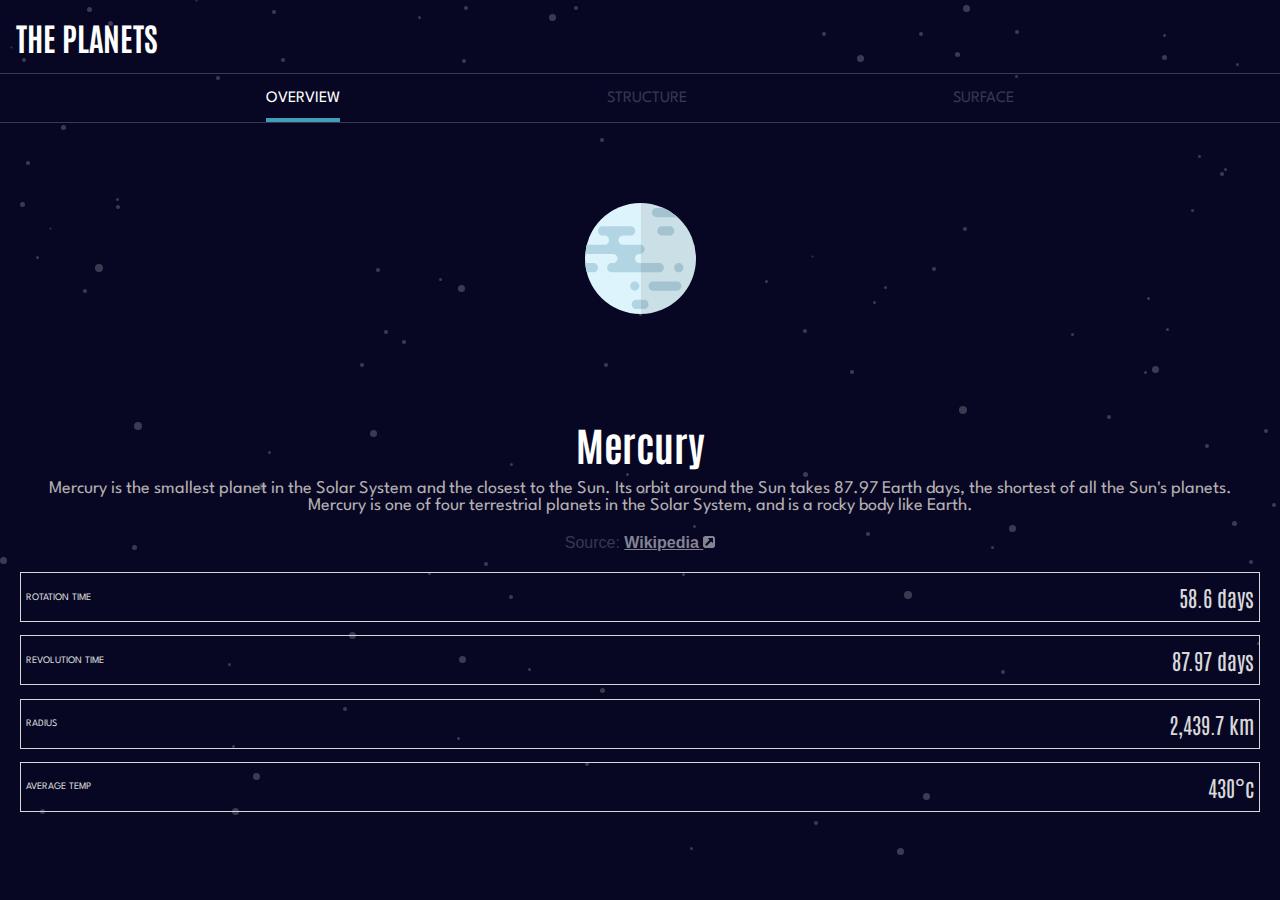
==== index.html @ db2e2a54 "styling update. Logic for switching layers" ====
<!DOCTYPE html>
<html lang="en">
<head>
  <meta charset="UTF-8">
  <meta name="viewport" content="width=device-width, initial-scale=1.0">

  <link rel="stylesheet" href="style.css">

  <script src="menuman.js" defer></script>

  <link rel="icon" type="image/png" sizes="32x32" href="./assets/favicon-32x32.png">
  
  <title>Frontend Mentor | Planets fact site</title>
</head>
<body>
  <header>
    <h1 class="head-title">THE PLANETS</h1>
    <nav class="mobile__nav">
      <section class="menutoggle" id="menuclick">
        <a href="index.html"><div id="merc"></div>MERCURY</a>
        <a href="index.html"><div id="ven"></div>VENUS</a>
        <a href="index.html"><div id="earth"></div>EARTH</a>
        <a href="index.html"><div id="mars"></div>MARS</a>
        <a href="index.html"><div id="jup"></div>JUPITER</a>
        <a href="index.html"><div id="sat"></div>SATURN</a>
        <a href="index.html"><div id="ura"></div>URANUS</a>
        <a href="index.html"><div id="nep"></div> NEPTUNE</a>
      </section>
    </nav>
  </header>
  <ul class="nav-top">
    <li class="nav-top__item top-active" id="mob-top1">OVERVIEW</li>
    <li class="nav-top__item" id="mob-top2">STRUCTURE</li>
    <li class="nav-top__item" id="mob-top3">SURFACE</li>
  </ul>
  <main>
    <article class="planet">  
      <picture class="planet__mercury--face">
        <img class="planet__base" id="planetimage" src="/assets/planet-mercury.svg" alt="mercury">
        <img class="planet__structure" id="planetimage-internal" src="/assets/planet-mercury-internal.svg" alt="mercury-crust">
        <img class="planet__geology" id="planetimage-geology" src="/assets/planet-mercury.svg" alt="mercury-surface">
      </picture>
      <section class="planet__info">
        <h2 class="planet__title head-title" id="planettitle">Mercury</h2>
        <p class="planet__desc desc-text" id="planetdesc">Mercury is the smallest planet in the Solar System and the closest to the Sun. Its orbit around the Sun takes 87.97 Earth days, the shortest of all the Sun's planets. Mercury is one of four terrestrial planets in the Solar System, and is a rocky body like Earth.</p>
        <p class="planet__desc planet__desc--structure" id="structure">Mercury appears to have a solid silicate crust and mantle overlying a solid, iron sulfide outer core layer, a deeper liquid core layer, and a solid inner core. The planet's density is the second highest in the Solar System at 5.427 g/cm3 , only slightly less than Earth's density.</p>
        <p class="planet__desc planet__desc--surface" id="surface">Mercury's surface is similar in appearance to that of the Moon, showing extensive mare-like plains and heavy cratering, indicating that it has been geologically inactive for billions of years. It is more heterogeneous than either Mars's or the Moon’s.</p>
      </section>
    </article>
    <section class="planet__source">Source:
      <a href="">Wikipedia <img src="/assets/icon-source.svg" alt=""></a>
    </section>
    <ul class="info-wrapper">
      <li class="info__rotation">
        <p class="desc-text">ROTATION TIME</p>
        <div id="rotation">58.6 days</div>
      </li>
      <li class="info__revolution">
        <p class="desc-text">REVOLUTION TIME</p>
        <div id="revolution">87.97 days</div>
      </li>
      <li class="info__radius">
        <p class="desc-text">RADIUS</p>
        <div id="radius">2,439.7 km</div>
      </li>
      <li class="info__temp">
        <p class="desc-text">AVERAGE TEMP</p>
        <div id="temp">430°c</div>
      </li>
    </ul>
  </main>
</body>
</html>
---- style.css ----
@import url('https://fonts.googleapis.com/css2?family=Antonio:wght@500&family=League+Spartan:wght@400;700&display=swap');

*{
    box-sizing: border-box;
    margin: 0;
    padding: 0;
}
body{
    height: 100svh;
    background-color: #070724;
    background-image: url(/assets/background-stars.svg);
}

h1, h2{
    font-family: 'Antonio', sans-serif;
}

h3,h4{
    font-family: 'League Spartan', sans-serif;
}
p{
    font-family: 'League Spartan', sans-serif;
}

@keyframes bg-spin {
    0%{transform: rotate(0deg);};
    100%{transform: rotate(360deg);}
}

.mobile__nav{
    background-image:animation bg-spin 1s linear url(/assets/icon-hamburger.svg);
    background-repeat: no-repeat;
    height: 20px;
    width: 20px;
}

.menutoggle{
    display: none;
    position: relative;
    background-color: #070724;
    overflow: hidden;
    top: 40px;
    right: 360px;
    width: 100vw;

}
.menutoggle a{
    padding: 10px;
    color: white;
    display: flex;
    text-decoration: none;
    font-size: 20px;
    border: 1px solid white;
}
.menutoggle div{
    background-color: #419EBB;
    height: 20px;
    width: 20px;
    border-radius: 50%;
}

#mars{
    background-color:red ;
}

header{
    padding: 16px;
    align-items: center;
    display: flex;
    justify-content: space-between;
}

.head-title{
    color: white;
}


.nav-top{
    display: flex;
    justify-content: space-evenly;
    align-items: center;
    height: 50px;
    border-top:1px solid #38384F ;
    border-bottom:1px solid #38384F ;
}

.nav-top__item{
    font-family: "League Spartan", sans-serif;
    list-style: none;
    color: #38384F;
    display: block;
}

.top-active{
    color: white;
    line-height: 50px;

    height: 100%;

    border-bottom: 4px solid #419EBB;
}


.planet{
    padding-top: 80px;
    display: flex;
flex-direction: column;
    width: 100%;
    justify-content: center;
    align-items:center ;
}

.planet__mercury--face img{
    height: 111px;
    width: 111px;
}

.planet__info{
    text-align: center;
    padding: 20px;
}

.planet__title {
    padding-top: 80px;
    text-align: center;
    font-size: 40px;
}

.planet__desc {
    padding-top: 10px;
    color: rgb(180, 175, 175);
    font-size: 18px;
}


.planet__source {
    font-family: "Leauge Spartan", sans-serif;
    text-align: center;
    color: #38384F;
}
.planet__source a{
    font-weight: bold;
    color: #838391;
    text-decoration: underline;
}

.info-wrapper{
    padding: 20px;
    display: flex;
    flex-direction: column;
    justify-content: space-between;
    height: 280px;
}

.info-wrapper li{
    display: flex;
    align-items: center;
    justify-content: space-between;
    font-size: 10px;
    padding: 5px;
    border: 1px solid #D8D8D8;
    height: 50px;
    color: #D8D8D8;
}

#rotation,#revolution,#radius,#temp{
    font-family: "Antonio", sans-serif;
    font-weight: 400;
    font-size: 22px;
    
}

.planet__desc--structure, .planet__desc--surface{
    display: none;
}
.planet__geology,.planet__structure{
    display: none;
}

@media (max-width:500px) {
    
}
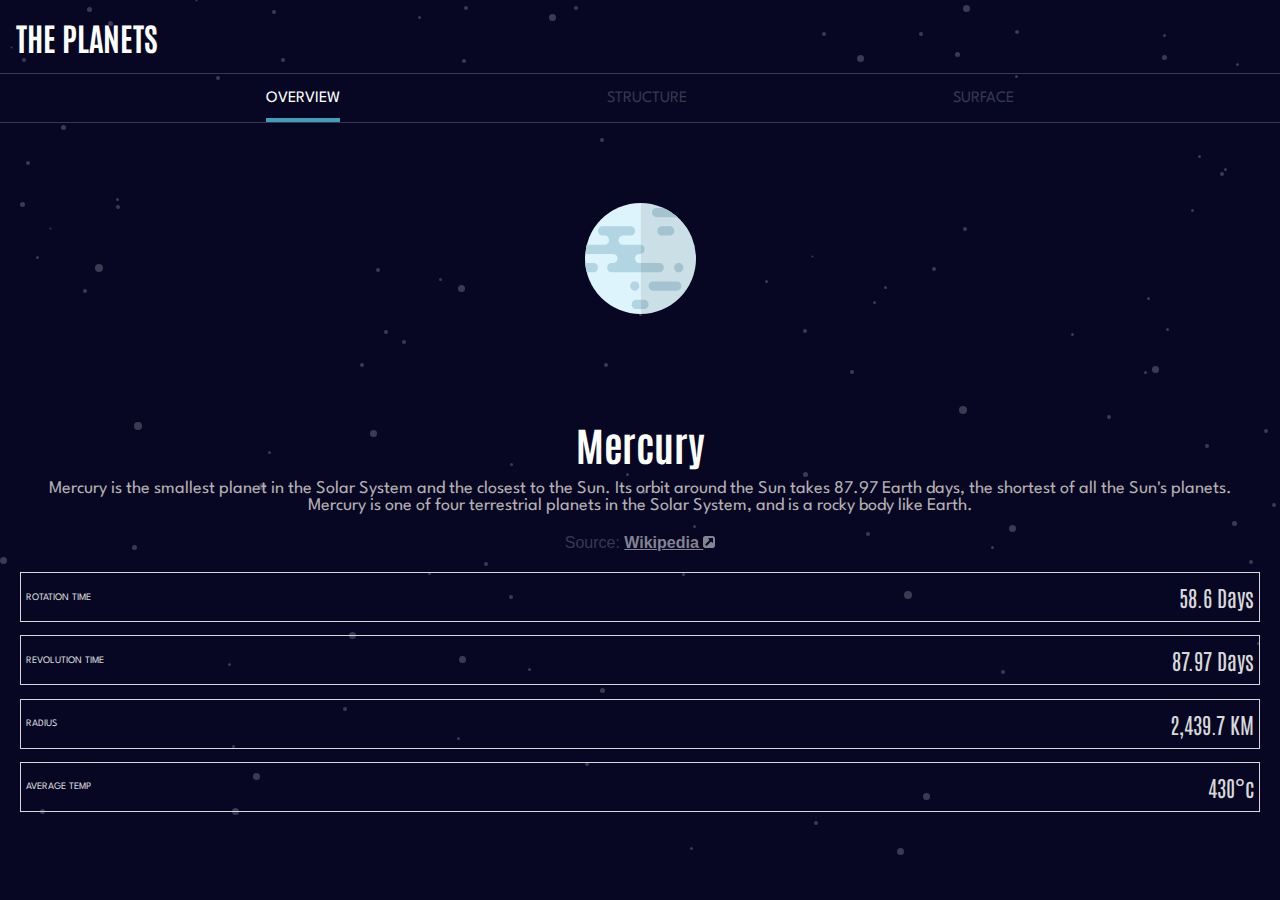
==== commit dfa73aa5: "Imported data for planets from json" ====
--- a/index.html
+++ b/index.html
@@ -10,7 +10,9 @@
 
   <link rel="icon" type="image/png" sizes="32x32" href="./assets/favicon-32x32.png">
   
-  <title>Frontend Mentor | Planets fact site</title>
+  <title>Mercury</title>
+
+  
 </head>
 <body>
   <header>
@@ -36,15 +38,15 @@
   <main>
     <article class="planet">  
       <picture class="planet__mercury--face">
-        <img class="planet__base" id="planetimage" src="/assets/planet-mercury.svg" alt="mercury">
-        <img class="planet__structure" id="planetimage-internal" src="/assets/planet-mercury-internal.svg" alt="mercury-crust">
-        <img class="planet__geology" id="planetimage-geology" src="/assets/planet-mercury.svg" alt="mercury-surface">
+        <img class="planet__base" id="planetimage" src="" alt="mercury">
+        <img class="planet__structure" id="planetimage-internal" src="" alt="mercury-crust">
+        <img class="planet__geology" id="planetimage-geology" src="" alt="mercury-surface">
       </picture>
       <section class="planet__info">
-        <h2 class="planet__title head-title" id="planettitle">Mercury</h2>
-        <p class="planet__desc desc-text" id="planetdesc">Mercury is the smallest planet in the Solar System and the closest to the Sun. Its orbit around the Sun takes 87.97 Earth days, the shortest of all the Sun's planets. Mercury is one of four terrestrial planets in the Solar System, and is a rocky body like Earth.</p>
-        <p class="planet__desc planet__desc--structure" id="structure">Mercury appears to have a solid silicate crust and mantle overlying a solid, iron sulfide outer core layer, a deeper liquid core layer, and a solid inner core. The planet's density is the second highest in the Solar System at 5.427 g/cm3 , only slightly less than Earth's density.</p>
-        <p class="planet__desc planet__desc--surface" id="surface">Mercury's surface is similar in appearance to that of the Moon, showing extensive mare-like plains and heavy cratering, indicating that it has been geologically inactive for billions of years. It is more heterogeneous than either Mars's or the Moon’s.</p>
+        <h2 class="planet__title head-title" id="planettitle"></h2>
+        <p class="planet__desc desc-text" id="planetdesc"></p>
+        <p class="planet__desc planet__desc--structure" id="structure">.</p>
+        <p class="planet__desc planet__desc--surface" id="surface"></p>
       </section>
     </article>
     <section class="planet__source">Source:
@@ -53,19 +55,19 @@
     <ul class="info-wrapper">
       <li class="info__rotation">
         <p class="desc-text">ROTATION TIME</p>
-        <div id="rotation">58.6 days</div>
+        <div id="rotation"></div>
       </li>
       <li class="info__revolution">
         <p class="desc-text">REVOLUTION TIME</p>
-        <div id="revolution">87.97 days</div>
+        <div id="revolution"></div>
       </li>
       <li class="info__radius">
         <p class="desc-text">RADIUS</p>
-        <div id="radius">2,439.7 km</div>
+        <div id="radius"></div>
       </li>
       <li class="info__temp">
         <p class="desc-text">AVERAGE TEMP</p>
-        <div id="temp">430°c</div>
+        <div id="temp"></div>
       </li>
     </ul>
   </main>
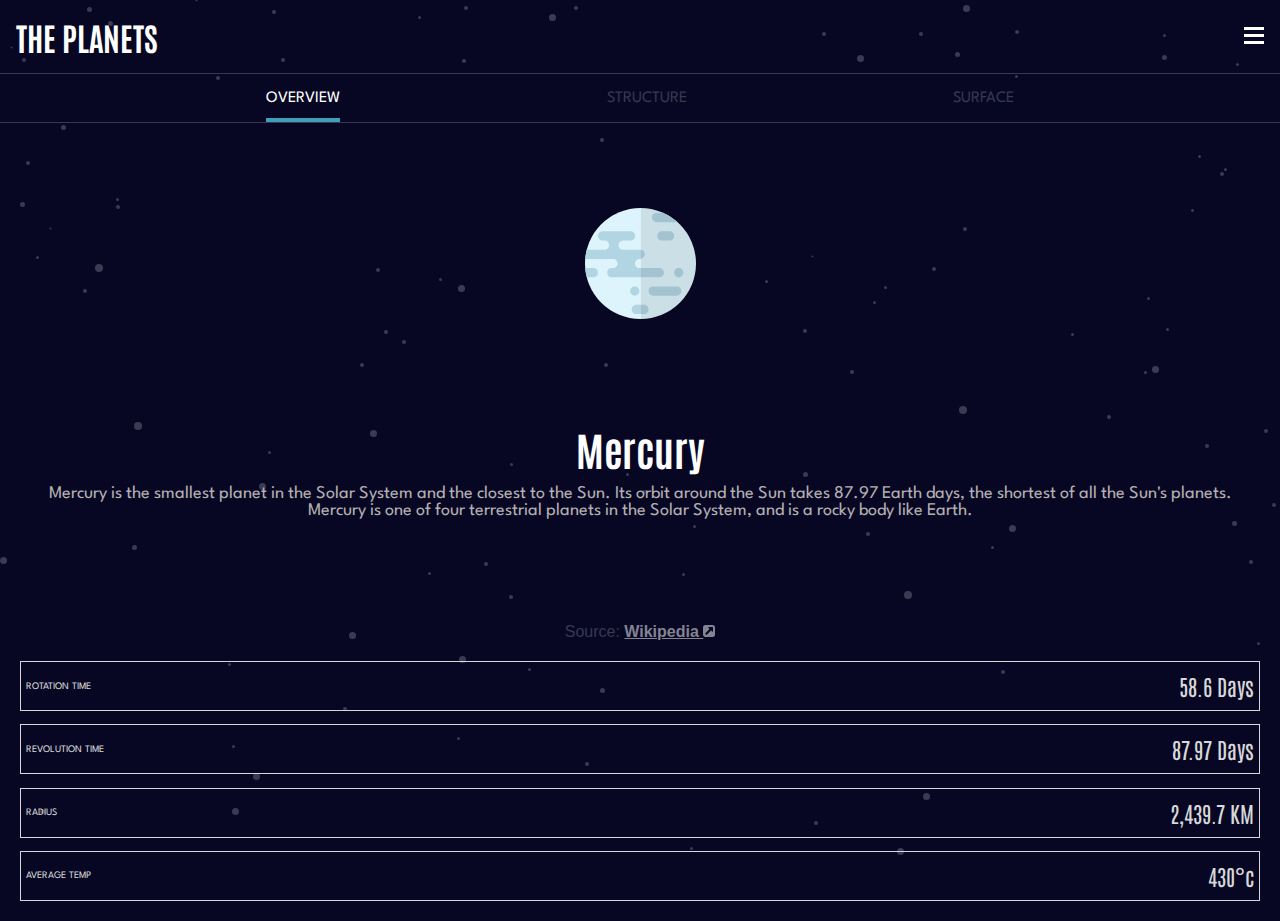
==== commit e7dd0538: "All pages for mobile version hooked up" ====
--- a/index.html
+++ b/index.html
@@ -8,8 +8,7 @@
 
   <script src="menuman.js" defer></script>
 
-  <link rel="icon" type="image/png" sizes="32x32" href="./assets/favicon-32x32.png">
-  
+  <link rel="icon" type="image/png" sizes="32x32" href="./assets/favicon-32x32.png">  
   <title>Mercury</title>
 
   
@@ -17,16 +16,64 @@
 <body>
   <header>
     <h1 class="head-title">THE PLANETS</h1>
-    <nav class="mobile__nav">
-      <section class="menutoggle" id="menuclick">
-        <a href="index.html"><div id="merc"></div>MERCURY</a>
-        <a href="index.html"><div id="ven"></div>VENUS</a>
-        <a href="index.html"><div id="earth"></div>EARTH</a>
-        <a href="index.html"><div id="mars"></div>MARS</a>
-        <a href="index.html"><div id="jup"></div>JUPITER</a>
-        <a href="index.html"><div id="sat"></div>SATURN</a>
-        <a href="index.html"><div id="ura"></div>URANUS</a>
-        <a href="index.html"><div id="nep"></div> NEPTUNE</a>
+    <nav class="mobile__nav" id="menuclick">
+      <section class="menutoggle" id="menushow">
+        <a href="index.html">
+          <section class="mobile__nav-item">
+            <div id="mercury"></div>
+            <p>MERCURY</p>
+          </section>
+          <img src="/assets/icon-chevron.svg" alt="">
+        </a>
+        <a href="venus.html">
+          <section class="mobile__nav-item">
+            <div id="venus"></div>
+            <p>VENUS</p>
+          </section>
+          <img src="/assets/icon-chevron.svg" alt="">
+        </a>
+        <a href="earth.html">
+          <section class="mobile__nav-item">
+            <div id="earth"></div>
+            <p>EARTH</p>
+          </section>
+          <img src="/assets/icon-chevron.svg" alt="">
+        </a>
+        <a href="mars.html">
+          <section class="mobile__nav-item">
+            <div id="mars"></div>
+            <p>MARS</p>
+          </section>
+          <img src="/assets/icon-chevron.svg" alt="">
+        </a>
+        <a href="jupiter.html">
+          <section class="mobile__nav-item">
+            <div id="jupiter"></div>
+            <p>JUPITER</p>
+          </section>
+          <img src="/assets/icon-chevron.svg" alt="">
+        </a>
+        <a href="saturn.html">
+          <section class="mobile__nav-item">
+            <div id="saturn"></div>
+            <p>SATURN</p>
+          </section>
+          <img src="/assets/icon-chevron.svg" alt="">
+        </a>
+        <a href="uranus.html">
+          <section class="mobile__nav-item">
+           <div id="uranus"></div>
+           <p>URANUS</p>
+         </section>
+         <img src="/assets/icon-chevron.svg" alt="">
+       </a>
+        <a href="neptune.html">
+          <section class="mobile__nav-item">
+            <div id="neptune"></div>
+            <p>NEPTUNE</p>
+          </section>
+          <img src="/assets/icon-chevron.svg" alt="">
+        </a>
       </section>
     </nav>
   </header>
@@ -37,11 +84,13 @@
   </ul>
   <main>
     <article class="planet">  
+      <section>
       <picture class="planet__mercury--face">
         <img class="planet__base" id="planetimage" src="" alt="mercury">
         <img class="planet__structure" id="planetimage-internal" src="" alt="mercury-crust">
         <img class="planet__geology" id="planetimage-geology" src="" alt="mercury-surface">
       </picture>
+    </section>
       <section class="planet__info">
         <h2 class="planet__title head-title" id="planettitle"></h2>
         <p class="planet__desc desc-text" id="planetdesc"></p>
--- a/style.css
+++ b/style.css
@@ -22,13 +22,8 @@
     font-family: 'League Spartan', sans-serif;
 }
 
-@keyframes bg-spin {
-    0%{transform: rotate(0deg);};
-    100%{transform: rotate(360deg);}
-}
-
 .mobile__nav{
-    background-image:animation bg-spin 1s linear url(/assets/icon-hamburger.svg);
+    background-image:url(/assets/icon-hamburger.svg);
     background-repeat: no-repeat;
     height: 20px;
     width: 20px;
@@ -40,14 +35,20 @@
     background-color: #070724;
     overflow: hidden;
     top: 40px;
-    right: 360px;
     width: 100vw;
+    left: 60px;
+
+    transition: 1s;
+
+    box-shadow: 0 0 30px white;
 
 }
 .menutoggle a{
     padding: 10px;
     color: white;
-    display: flex;
+    width: 100%;
+    display: flex;
+    justify-content: space-around;
     text-decoration: none;
     font-size: 20px;
     border: 1px solid white;
@@ -58,11 +59,38 @@
     width: 20px;
     border-radius: 50%;
 }
-
+.mobile__nav-item{
+    width: 40%;
+    display: flex;
+    align-items: center;
+    padding: 2px;
+    justify-content: space-between;
+}
+
+#mercury{
+    background: #DEF4FC;
+}
+#venus{
+    background: #F7CC7F;
+}
+#earth{
+    background: #545BFE;
+}
 #mars{
-    background-color:red ;
-}
-
+    background:#FF6A45 ;
+}
+#jupiter{
+    background: #ECAD7A;
+}
+#saturn{
+    background: #FCCB6B;
+}
+#uranus{
+    background: #65F0D5;
+}
+#neptune{
+    background: #497EFA;
+}
 header{
     padding: 16px;
     align-items: center;
@@ -102,7 +130,7 @@
 
 
 .planet{
-    padding-top: 80px;
+    height: 500px;
     display: flex;
 flex-direction: column;
     width: 100%;
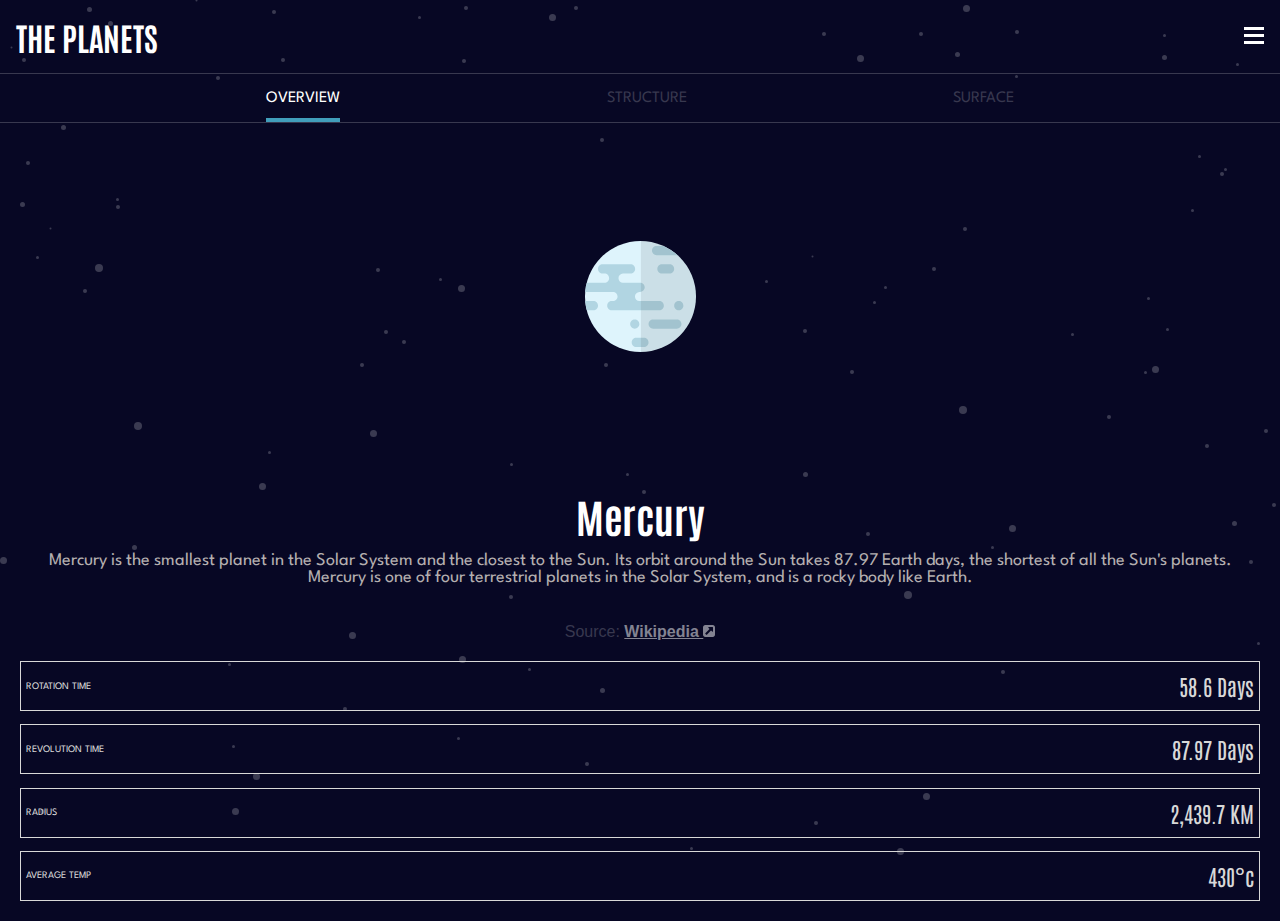
==== commit 795fe180: "Finishing touches for moblie version" ====
--- a/index.html
+++ b/index.html
@@ -5,6 +5,7 @@
   <meta name="viewport" content="width=device-width, initial-scale=1.0">
 
   <link rel="stylesheet" href="style.css">
+  <link rel="stylesheet" href="/planetStyles/mercury.css">
 
   <script src="menuman.js" defer></script>
 
@@ -84,11 +85,11 @@
   </ul>
   <main>
     <article class="planet">  
-      <section>
+      <section class="planet__wrapp">
       <picture class="planet__mercury--face">
-        <img class="planet__base" id="planetimage" src="" alt="mercury">
-        <img class="planet__structure" id="planetimage-internal" src="" alt="mercury-crust">
-        <img class="planet__geology" id="planetimage-geology" src="" alt="mercury-surface">
+        <img class="planet__base planet__image" id="planetimage" src="" alt="mercury">
+        <img class="planet__structure planet__image" id="planetimage-internal" src="" alt="mercury-crust">
+        <img class="planet__geology planet__image" id="planetimage-geology" src="" alt="mercury-surface">
       </picture>
     </section>
       <section class="planet__info">
@@ -99,7 +100,7 @@
       </section>
     </article>
     <section class="planet__source">Source:
-      <a href="">Wikipedia <img src="/assets/icon-source.svg" alt=""></a>
+      <a id="wikisource" href="">Wikipedia <img src="/assets/icon-source.svg" alt=""></a>
     </section>
     <ul class="info-wrapper">
       <li class="info__rotation">
--- a/style.css
+++ b/style.css
@@ -119,15 +119,6 @@
     display: block;
 }
 
-.top-active{
-    color: white;
-    line-height: 50px;
-
-    height: 100%;
-
-    border-bottom: 4px solid #419EBB;
-}
-
 
 .planet{
     height: 500px;
@@ -135,17 +126,29 @@
 flex-direction: column;
     width: 100%;
     justify-content: center;
-    align-items:center ;
-}
-
-.planet__mercury--face img{
-    height: 111px;
-    width: 111px;
-}
+    align-items: center;
+}
+.planet__wrapp{
+    height: 250px;
+    width: 100%;
+    overflow: hidden;
+
+    display: flex;
+    justify-content: center;
+    align-items: center;
+}
+
 
 .planet__info{
     text-align: center;
-    padding: 20px;
+    height: 150px;
+    padding-left: 20px;
+    padding-right: 20px;
+
+    display: flex;
+    flex-direction: column;
+    align-items: center;
+    justify-content: center;
 }
 
 .planet__title {
--- a/planetStyles/mercury.css
+++ b/planetStyles/mercury.css
@@ -0,0 +1,13 @@
+.top-active{
+    color: white;
+    line-height: 50px;
+
+    height: 100%;
+
+    border-bottom: 4px solid #419EBB;
+}
+
+.planet__image{
+    width: 111px;
+    height: 111px;
+}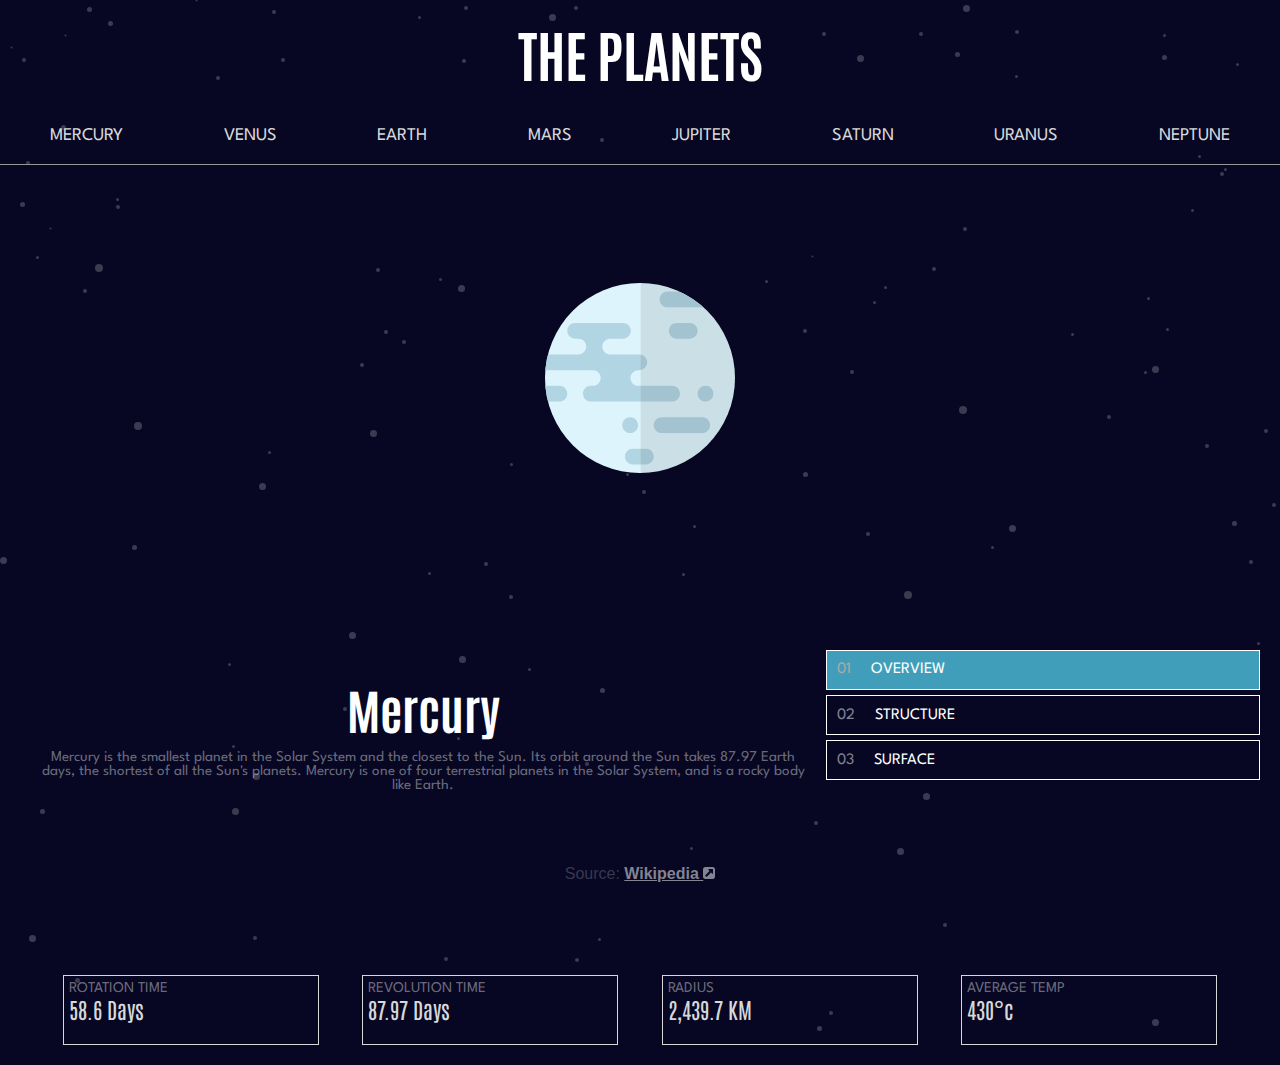
==== commit 4f0caa25: "Implomented Pad layout" ====
--- a/index.html
+++ b/index.html
@@ -78,6 +78,16 @@
       </section>
     </nav>
   </header>
+  <ul class="nav-top--deskandpad">
+    <li class="nav__item"><a href="index.html">MERCURY</a></li>
+    <li class="nav__item"><a href="venus.html">VENUS</a></li>
+    <li class="nav__item"><a href="earth.html">EARTH</a></li>
+    <li class="nav__item"><a href="mars.html">MARS</a></li>
+    <li class="nav__item"><a href="jupiter.html">JUPITER</a></li>
+    <li class="nav__item"><a href="saturn.html">SATURN</a></li>
+    <li class="nav__item"><a href="uranus.html">URANUS</a></li>
+    <li class="nav__item"><a href="neptune.html">NEPTUNE</a></li>
+  </ul>
   <ul class="nav-top">
     <li class="nav-top__item top-active" id="mob-top1">OVERVIEW</li>
     <li class="nav-top__item" id="mob-top2">STRUCTURE</li>
@@ -92,12 +102,19 @@
         <img class="planet__geology planet__image" id="planetimage-geology" src="" alt="mercury-surface">
       </picture>
     </section>
+    <section class="desk__wrapper">
       <section class="planet__info">
         <h2 class="planet__title head-title" id="planettitle"></h2>
         <p class="planet__desc desc-text" id="planetdesc"></p>
         <p class="planet__desc planet__desc--structure" id="structure">.</p>
         <p class="planet__desc planet__desc--surface" id="surface"></p>
       </section>
+      <ul class="nav-deskandpad">
+        <li class="nav-top__item top-active" id="desk-top1"><span>01</span> OVERVIEW</li>
+        <li class="nav-top__item" id="desk-top2"><span>02</span> STRUCTURE</li>
+        <li class="nav-top__item" id="desk-top3"><span>03</span>SURFACE</li>
+      </ul>
+    </section>
     </article>
     <section class="planet__source">Source:
       <a id="wikisource" href="">Wikipedia <img src="/assets/icon-source.svg" alt=""></a>
--- a/style.css
+++ b/style.css
@@ -118,6 +118,12 @@
     color: #38384F;
     display: block;
 }
+.nav-top--deskandpad{
+    display: none;
+}
+.nav-deskandpad{
+    display: none;
+}
 
 
 .planet{
@@ -208,6 +214,126 @@
     display: none;
 }
 
-@media (max-width:500px) {
+@media (min-width:600px) {
+
+    main{
+        height: 100svh;
+    }
+
+    header{
+        display: flex;
+        justify-content: center;
+        width: 100%;
+
+        font-weight: lighter;
+        font-size: 28px;
+    }
+
+    .mobile__nav{
+        display: none;
+    }
+    .nav-top{
+        display: none;
+    }
+
+    .nav-top--deskandpad{
+        width: 100%;
+        height: 60px;
+        align-items: center;
+        justify-content: space-around;
+        list-style: none;
+        display: flex;
+        color: #FFFFFF;
+
+        border-bottom: 1px solid #979797;
+    }
+    .desk__wrapper{
+        display: flex;
+        align-items: center;
+        height: 30svh;
+        padding-left: 20px;
+        padding-right: 20px;
+    }
+    .nav-deskandpad{
+        padding-top: 40px;
+        height: 180px;
+        width: 35%;
+        display: flex;
+        justify-content: space-evenly;
+        align-items: center;
+        flex-direction: column;
+        color: white;
+    }
+
+    .planet{
+        height: 700px;
+    }
+
+
+    .planet__info{
+        text-align: center;
+        height: 150px;
+        padding-left: 20px;
+        padding-right: 20px;
+
+        width: 65%;
     
+        display: flex;
+        flex-direction: column;
+        justify-content: center;
+    }
+
+    .planet__wrapp{
+        height: 40svh;
+    }
+    .nav__item a{
+        font-family: 'League Spartan', sans-serif;
+        font-size: 18px;
+        text-decoration: none;
+        color: #D8D8D8;
+    }
+    .planet__source{
+        height: 10svh;
+    }
+
+    
+    .nav-top__item{
+        height: 40px;
+        border: 1px solid white;
+        width: 100%;
+        color: white;
+
+        display: flex;
+        padding-left: 10px;
+        align-items: center;
+    }
+    .nav-top__item span{
+        padding-right: 20px;
+        color: #838391;
+    }
+
+
+    .info-wrapper{
+        padding: 20px;
+        display: flex;
+        height: 110px;
+        width: 100%;
+
+        display: flex;
+        flex-direction: row;
+        justify-content: space-evenly;
+    }
+    .info-wrapper li{
+        height: 100%;
+        width: 20vw;
+        display: inline-block;
+    }
+
+    .planet__title{
+            font-size: 48px;
+    }
+    .desc-text {
+        font-size: 15px;
+        color: #d8d8d87c;
+    }
 }--- a/planetStyles/mercury.css
+++ b/planetStyles/mercury.css
@@ -10,4 +10,22 @@
 .planet__image{
     width: 111px;
     height: 111px;
+}
+
+@media (min-width: 600px){
+
+    .planet__image{
+        width: 190px;
+        height: 190px;
+    }
+
+    .top-active{
+        background-color: #419EBB;
+        border: 1px solid white;
+        height: 40px;
+    }
+    .top-active span{
+        color: rgb(170, 169, 169);
+    }
+
 }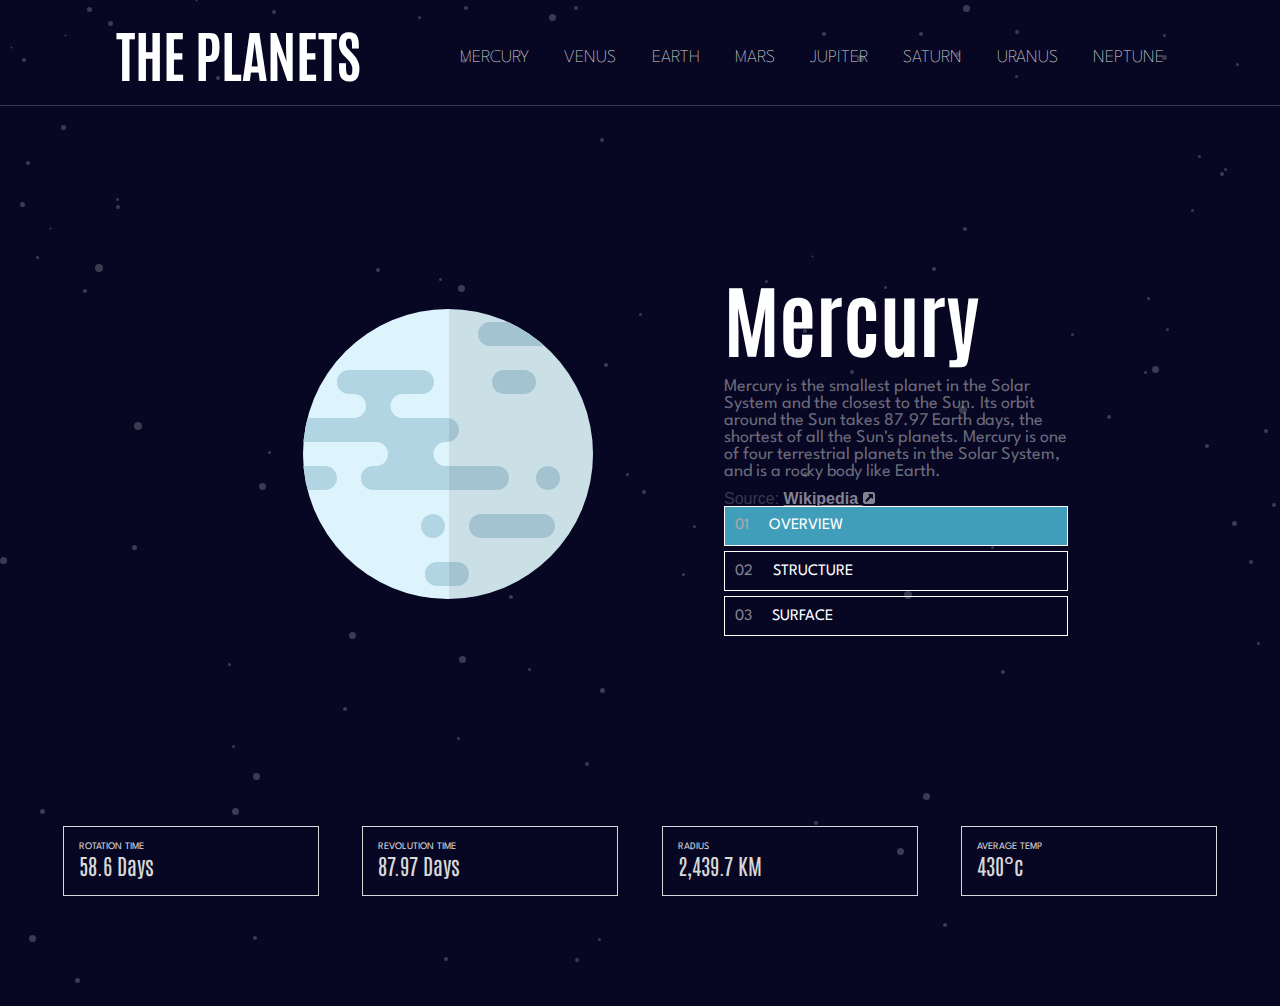
==== commit 33e56347: "Geobox fixed. Added desktop version" ====
--- a/index.html
+++ b/index.html
@@ -77,6 +77,16 @@
         </a>
       </section>
     </nav>
+    <ul class="nav-top--desk">
+      <li id="merc" class="nav__item"><a href="index.html">MERCURY</a></li>
+      <li id="venu" class="nav__item"><a href="venus.html">VENUS</a></li>
+      <li id="eart" class="nav__item"><a href="earth.html">EARTH</a></li>
+      <li id="mar" class="nav__item"><a href="mars.html">MARS</a></li>
+      <li id="jupi" class="nav__item"><a href="jupiter.html">JUPITER</a></li>
+      <li id="satu" class="nav__item"><a href="saturn.html">SATURN</a></li>
+      <li id="uran" class="nav__item"><a href="uranus.html">URANUS</a></li>
+      <li id="nept" class="nav__item"><a href="neptune.html">NEPTUNE</a></li>
+    </ul>
   </header>
   <ul class="nav-top--deskandpad">
     <li class="nav__item"><a href="index.html">MERCURY</a></li>
@@ -101,6 +111,9 @@
         <img class="planet__structure planet__image" id="planetimage-internal" src="" alt="mercury-crust">
         <img class="planet__geology planet__image" id="planetimage-geology" src="" alt="mercury-surface">
       </picture>
+      <div class="surfaceimage" id="surfaceimage">
+        <img id="planetimage-geology--hovering" src="" alt="">
+      </div>
     </section>
     <section class="desk__wrapper">
       <section class="planet__info">
@@ -108,6 +121,9 @@
         <p class="planet__desc desc-text" id="planetdesc"></p>
         <p class="planet__desc planet__desc--structure" id="structure">.</p>
         <p class="planet__desc planet__desc--surface" id="surface"></p>
+        <section class="planet__source">Source:
+          <a id="wikisource" href="">Wikipedia <img src="/assets/icon-source.svg" alt=""></a>
+        </section>
       </section>
       <ul class="nav-deskandpad">
         <li class="nav-top__item top-active" id="desk-top1"><span>01</span> OVERVIEW</li>
@@ -116,23 +132,20 @@
       </ul>
     </section>
     </article>
-    <section class="planet__source">Source:
-      <a id="wikisource" href="">Wikipedia <img src="/assets/icon-source.svg" alt=""></a>
-    </section>
-    <ul class="info-wrapper">
+    <ul class="info__box info-wrapper">
       <li class="info__rotation">
         <p class="desc-text">ROTATION TIME</p>
         <div id="rotation"></div>
       </li>
-      <li class="info__revolution">
+      <li class="info__box info__revolution">
         <p class="desc-text">REVOLUTION TIME</p>
         <div id="revolution"></div>
       </li>
-      <li class="info__radius">
+      <li class="info__box info__radius">
         <p class="desc-text">RADIUS</p>
         <div id="radius"></div>
       </li>
-      <li class="info__temp">
+      <li class="info__box info__temp">
         <p class="desc-text">AVERAGE TEMP</p>
         <div id="temp"></div>
       </li>
--- a/style.css
+++ b/style.css
@@ -112,6 +112,11 @@
     border-bottom:1px solid #38384F ;
 }
 
+.nav-top--desk{
+    display: none;
+}
+
+
 .nav-top__item{
     font-family: "League Spartan", sans-serif;
     list-style: none;
@@ -179,6 +184,15 @@
     font-weight: bold;
     color: #838391;
     text-decoration: underline;
+}
+
+.surfaceimage{
+    position: absolute;
+    top: 300px;
+    display: none;
+}
+.surfaceimage img{
+    height: 100px;
 }
 
 .info-wrapper{
@@ -214,7 +228,7 @@
     display: none;
 }
 
-@media (min-width:600px) {
+@media (min-width:600px){
 
     main{
         height: 100svh;
@@ -235,6 +249,7 @@
     .nav-top{
         display: none;
     }
+    .nav-top--desk{display: none;}
 
     .nav-top--deskandpad{
         width: 100%;
@@ -263,6 +278,14 @@
         align-items: center;
         flex-direction: column;
         color: white;
+    }
+
+    .surfaceimage{
+        position: absolute;
+        top: 400px;
+    }
+    .surfaceimage img{
+        height: 150px;
     }
 
     .planet{
@@ -332,8 +355,93 @@
     .planet__title{
             font-size: 48px;
     }
-    .desc-text {
-        font-size: 15px;
+    .planet__desc {
+        font-size: 18px;
         color: #d8d8d87c;
     }
+
+    .nav-top--desk{
+        display: none;
+    }
+}
+
+@media (min-width:1100px){
+    body{
+        overflow: hidden;
+    }
+    header{
+        display: flex;
+        justify-content: space-evenly;
+        align-items: center;
+
+        border-bottom: 1px solid #38384F;
+    }
+
+
+    .nav-top--deskandpad{
+        display: none;
+    }
+    .planet{
+        display: flex;
+        flex-direction: row;
+    }
+
+    .info-wrapper li{
+        padding: 15px;
+    }
+    
+    .info-wrapper li div{
+        font-size: 40px;
+    }
+
+
+
+    .nav-top--desk{
+        display: flex;
+        height: 100%;
+        width: 55vw;
+        justify-content: space-between;
+        list-style: none;
+    }
+
+    .desk__wrapper{
+        display: flex;
+        justify-content: space-evenly;
+        flex-direction: column;
+        height: 50svh;
+        width: 30vw;
+    }
+    .planet__wrapp{
+        width: 40vw;
+        height: 60svh;
+    }
+
+    .planet__info{
+        padding: 0;
+        width: 100%;
+        text-align: left;
+    }
+    .planet__title{
+        font-size: 80px;
+        text-align: left;
+        width: 100%;
+    }
+
+    .nav-deskandpad{
+        width: 100%;
+    }
+
+    .planet__source{
+        padding-top: 10px;
+        text-align: left;
+        width: 100%;
+    }
+
+    .surfaceimage{
+        position: absolute;
+        top: 500px;
+    }
+    .surfaceimage img{
+        height: 200px;
+    }
 }--- a/planetStyles/mercury.css
+++ b/planetStyles/mercury.css
@@ -28,4 +28,17 @@
         color: rgb(170, 169, 169);
     }
 
+}
+
+@media (min-width: 1100px){
+
+    .planet__image{
+        width: 290px;
+        height: 290px;
+    }
+
+    .nav-active{
+        border-bottom: 2px solid #419EBB;
+        color: white;
+    }
 }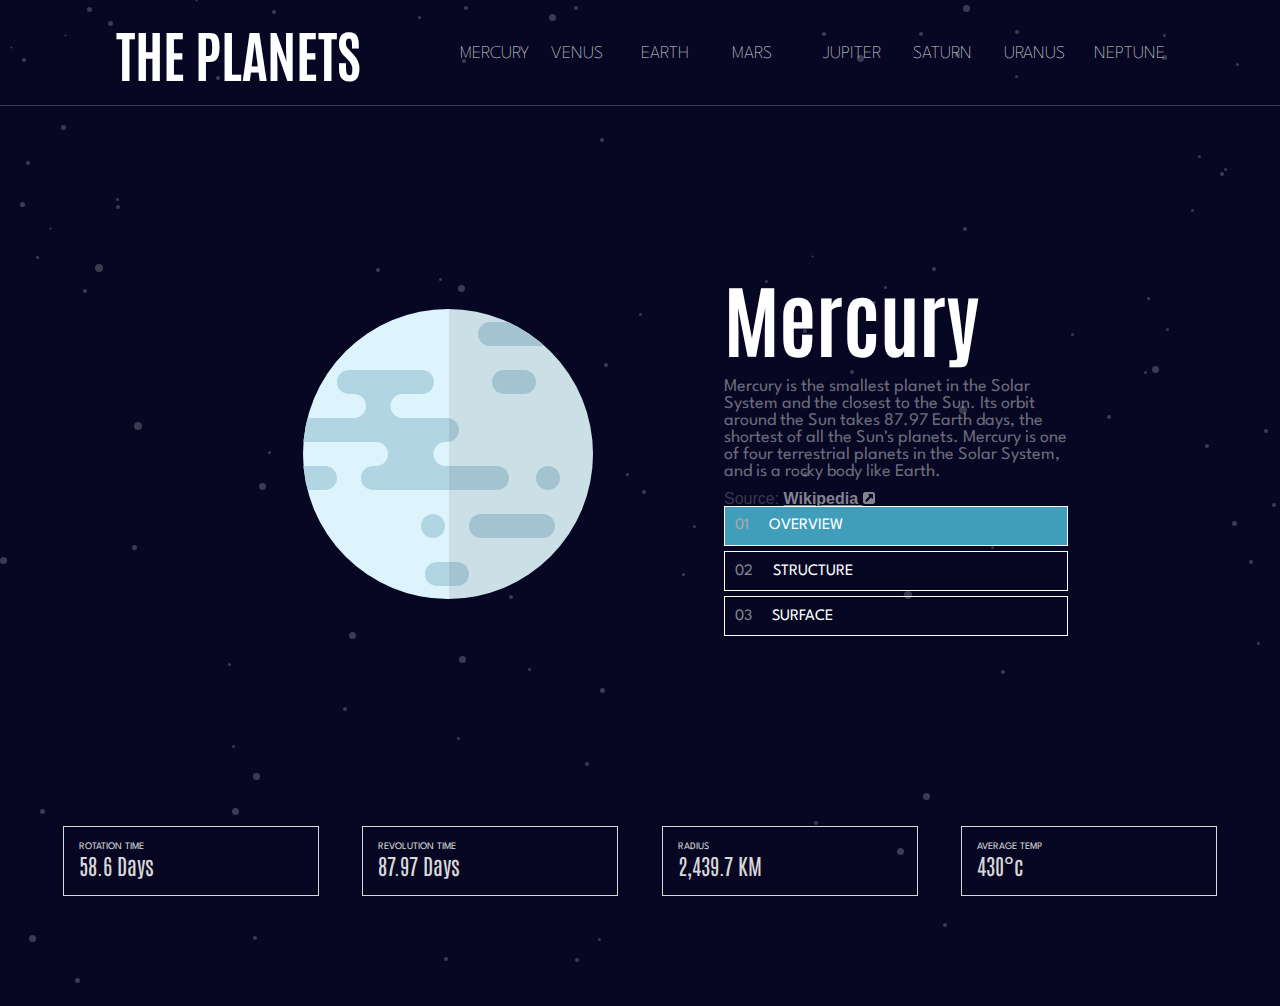
==== commit b23b8ac6: "Changed cursor behavior. FIxed mobile nav" ====
--- a/index.html
+++ b/index.html
@@ -77,8 +77,8 @@
         </a>
       </section>
     </nav>
-    <ul class="nav-top--desk">
-      <li id="merc" class="nav__item"><a href="index.html">MERCURY</a></li>
+   <section class="nav-top--desk">
+    <li id="merc" class="nav__item"><a href="index.html">MERCURY</a></li>
       <li id="venu" class="nav__item"><a href="venus.html">VENUS</a></li>
       <li id="eart" class="nav__item"><a href="earth.html">EARTH</a></li>
       <li id="mar" class="nav__item"><a href="mars.html">MARS</a></li>
@@ -86,7 +86,7 @@
       <li id="satu" class="nav__item"><a href="saturn.html">SATURN</a></li>
       <li id="uran" class="nav__item"><a href="uranus.html">URANUS</a></li>
       <li id="nept" class="nav__item"><a href="neptune.html">NEPTUNE</a></li>
-    </ul>
+    </section>
   </header>
   <ul class="nav-top--deskandpad">
     <li class="nav__item"><a href="index.html">MERCURY</a></li>
--- a/style.css
+++ b/style.css
@@ -31,16 +31,13 @@
 
 .menutoggle{
     display: none;
-    position: relative;
+    position: absolute;
     background-color: #070724;
     overflow: hidden;
-    top: 40px;
+    top: 8%;
     width: 100vw;
-    left: 60px;
-
+    height: 40svh;
     transition: 1s;
-
-    box-shadow: 0 0 30px white;
 
 }
 .menutoggle a{
@@ -59,6 +56,10 @@
     width: 20px;
     border-radius: 50%;
 }
+.menutoggle a img{
+    height: 50%;
+    align-self: center;
+}
 .mobile__nav-item{
     width: 40%;
     display: flex;
@@ -110,6 +111,8 @@
     height: 50px;
     border-top:1px solid #38384F ;
     border-bottom:1px solid #38384F ;
+
+    cursor: pointer;
 }
 
 .nav-top--desk{
@@ -179,6 +182,8 @@
     font-family: "Leauge Spartan", sans-serif;
     text-align: center;
     color: #38384F;
+
+    cursor: pointer;
 }
 .planet__source a{
     font-weight: bold;
@@ -329,6 +334,11 @@
         display: flex;
         padding-left: 10px;
         align-items: center;
+
+        cursor: pointer;
+        &:hover{
+            background-color: #38384F;
+        }
     }
     .nav-top__item span{
         padding-right: 20px;
@@ -404,6 +414,13 @@
         list-style: none;
     }
 
+    .nav__item{
+        background-color: rgba(7, 7, 36, 0);
+        height: 40px;
+        width: 70px;
+        border: none;
+    }
+
     .desk__wrapper{
         display: flex;
         justify-content: space-evenly;
